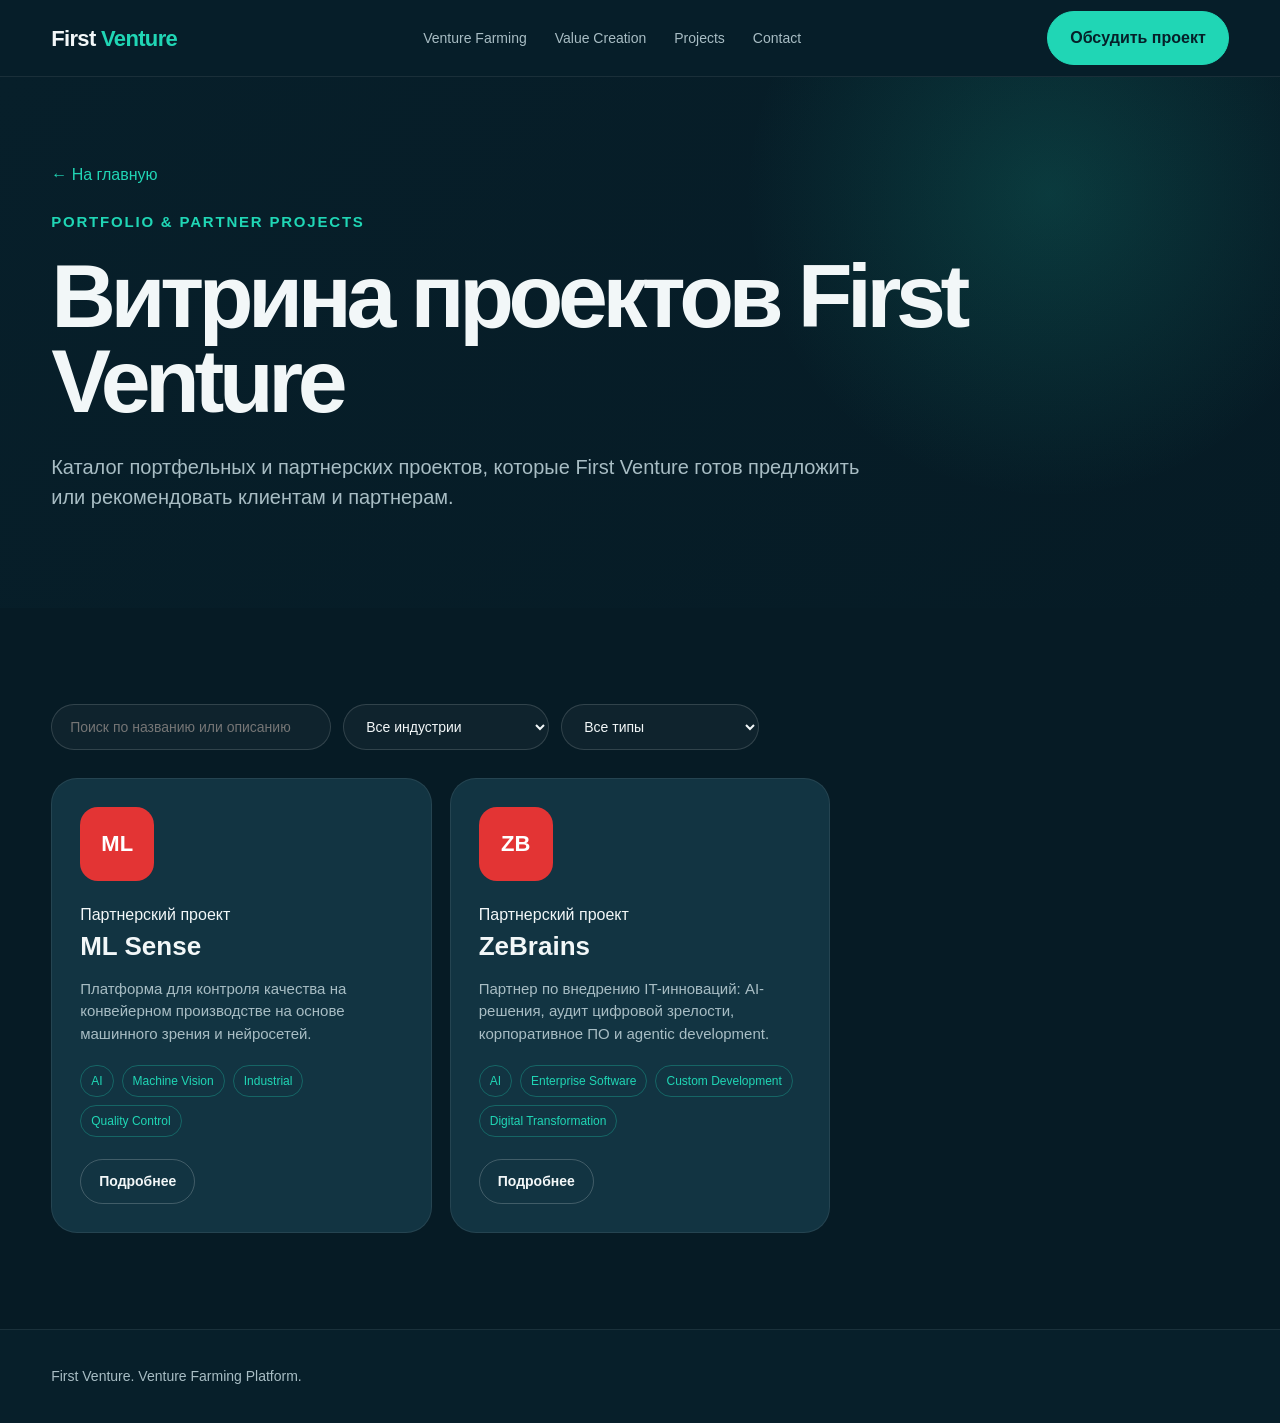
==== projects.html @ 0007a48a "11_09.07.2026" ====
<!DOCTYPE html><html lang="ru"><head><meta charset="UTF-8"/><meta name="viewport" content="width=device-width, initial-scale=1.0"/><title>Проекты — First Venture</title><link rel="stylesheet" href="assets/css/styles.css"/></head><body>
<header><div class="container nav"><a class="logo" href="index.html">First <span>Venture</span></a><nav class="menu"><a href="index.html#model">Venture Farming</a><a href="index.html#value">Value Creation</a><a href="projects.html">Projects</a><a href="index.html#contact">Contact</a></nav><a href="index.html#contact" class="btn">Обсудить проект</a></div></header>
<main class="projects-page"><section class="page-hero"><div class="container"><a href="index.html" class="back-link">← На главную</a><div class="eyebrow">Portfolio & Partner Projects</div><h1>Витрина проектов First Venture</h1><p class="section-lead">Каталог портфельных и партнерских проектов, которые First Venture готов предложить или рекомендовать клиентам и партнерам.</p></div></section><section><div class="container"><div class="filters"><input class="search" id="search" placeholder="Поиск по названию или описанию"/><select class="filter" id="industry"><option value="all">Все индустрии</option></select><select class="filter" id="status"><option value="all">Все типы</option><option value="partner">Партнер</option><option value="portfolio">Портфельный проект</option></select></div><div class="project-grid" id="grid"></div></div></section></main>
<footer><div class="container">First Venture. Venture Farming Platform.</div></footer>
<script src="assets/js/project-manifest.js"></script><script src="assets/js/catalog.js"></script>
</body></html>
---- assets/css/styles.css ----
:root{--bg:#071f2a;--bg2:#0b2b38;--card:#123442;--text:#f2f7f8;--muted:#a8bdc4;--accent:#20d6b5}
*{box-sizing:border-box}html{scroll-behavior:smooth}body{margin:0;font-family:Inter,Arial,sans-serif;background:var(--bg);color:var(--text);line-height:1.5}
a{color:inherit;text-decoration:none}.container{width:min(1180px,92%);margin:0 auto}
header{position:sticky;top:0;z-index:10;background:rgba(7,31,42,.9);backdrop-filter:blur(12px);border-bottom:1px solid rgba(255,255,255,.08)}
.nav{height:76px;display:flex;align-items:center;justify-content:space-between}.logo{font-size:22px;font-weight:700;letter-spacing:-.03em}.logo span{color:var(--accent)}
.menu{display:flex;gap:28px;font-size:14px;color:var(--muted)}.menu a:hover{color:var(--text)}
.btn{display:inline-flex;align-items:center;justify-content:center;padding:14px 22px;border-radius:999px;font-weight:600;border:1px solid var(--accent);background:var(--accent);color:#062029;cursor:pointer;transition:.2s ease}
.btn:hover{transform:translateY(-2px);box-shadow:0 10px 30px rgba(32,214,181,.25)}.btn.secondary{background:transparent;color:var(--text);border-color:rgba(255,255,255,.2)}.btn.small{padding:11px 18px;font-size:14px}
section{padding:96px 0}.hero{min-height:760px;display:flex;align-items:center;background:radial-gradient(circle at 75% 30%,rgba(32,214,181,.18),transparent 28%),radial-gradient(circle at 20% 75%,rgba(111,240,209,.12),transparent 30%),linear-gradient(135deg,#071f2a 0%,#0b2b38 100%);overflow:hidden}
.hero-grid{display:grid;grid-template-columns:1.1fr .9fr;gap:64px;align-items:center}.eyebrow{color:var(--accent);font-size:15px;font-weight:700;text-transform:uppercase;letter-spacing:.12em;margin-bottom:20px}
h1{font-size:clamp(48px,7vw,92px);line-height:.95;margin:0 0 28px;letter-spacing:-.06em}.hero p{font-size:22px;color:var(--muted);max-width:680px;margin:0 0 36px}.hero-actions{display:flex;gap:16px;flex-wrap:wrap}
.visual{position:relative;height:480px;border-radius:40px;background:linear-gradient(160deg,rgba(32,214,181,.22),rgba(255,255,255,.04));border:1px solid rgba(255,255,255,.12);overflow:hidden}.orb{position:absolute;border-radius:999px;background:linear-gradient(135deg,var(--accent),#a7ffe9)}.orb.one{width:170px;height:170px;top:55px;right:70px}.orb.two{width:88px;height:88px;left:70px;bottom:80px;opacity:.75}.orb.three{width:44px;height:44px;left:160px;top:110px;opacity:.9}.bar{position:absolute;height:58px;width:310px;border-radius:999px;background:linear-gradient(90deg,var(--accent),rgba(111,240,209,.45));transform:rotate(-42deg);left:80px;top:210px}
.section-title{font-size:clamp(34px,5vw,58px);line-height:1;letter-spacing:-.05em;margin:0 0 24px}.section-lead{font-size:20px;color:var(--muted);max-width:820px;margin-bottom:48px}
.cards,.stats,.project-grid{display:grid;gap:18px}.cards{grid-template-columns:repeat(4,1fr)}.card,.catalog-card,.compare-box,.stat,.detail-box,.info-card{background:var(--card);border:1px solid rgba(255,255,255,.08);border-radius:24px}.card{padding:28px;min-height:190px}.card h3,.step h3{margin:0 0 12px;font-size:22px;letter-spacing:-.03em}.card p,.catalog-card p{color:var(--muted);margin:0;font-size:15px}
.split{display:grid;grid-template-columns:.9fr 1.1fr;gap:48px;align-items:start}.steps{display:grid;gap:14px}.step{display:grid;grid-template-columns:56px 1fr;gap:18px;align-items:start;padding:22px;background:rgba(255,255,255,.04);border:1px solid rgba(255,255,255,.08);border-radius:20px}.num{width:44px;height:44px;border-radius:50%;background:var(--accent);color:#062029;display:flex;align-items:center;justify-content:center;font-weight:800}.step p{margin:0;color:var(--muted)}
.compare{display:grid;grid-template-columns:1fr 1fr;gap:24px}.compare-box{padding:34px;border-radius:28px}.compare-box h3{margin-top:0;font-size:28px}.compare-box ul{padding-left:20px;color:var(--muted)}.compare-box.highlight{border-color:var(--accent);box-shadow:0 0 40px rgba(32,214,181,.08)}
.stats{grid-template-columns:repeat(4,1fr)}.stat{padding:32px}.stat strong{display:block;font-size:46px;color:var(--accent);letter-spacing:-.05em;margin-bottom:8px}.stat span{color:var(--muted)}
.page-hero{padding:86px 0 48px;background:radial-gradient(circle at 82% 22%,rgba(32,214,181,.16),transparent 27%),linear-gradient(135deg,#071f2a 0%,#061b25 100%)}.projects-page{background:#061b25;min-height:calc(100vh - 76px)}
.filters{display:flex;gap:12px;flex-wrap:wrap;margin-bottom:28px}.filter,.search{border:1px solid rgba(255,255,255,.14);background:rgba(255,255,255,.04);color:var(--text);border-radius:999px;padding:13px 18px;font-size:14px}.search{min-width:280px}
.project-grid{grid-template-columns:repeat(3,1fr)}.catalog-card{padding:28px;border-radius:26px}.catalog-logo,.project-logo-big{background:#e33434;color:white;font-weight:800;display:flex;align-items:center;justify-content:center}.catalog-logo{width:74px;height:74px;border-radius:18px;margin-bottom:22px;font-size:22px}.catalog-card h3{font-size:26px;margin:0 0 12px}.catalog-card p{margin:0 0 20px}.tags{display:flex;gap:8px;flex-wrap:wrap;margin-bottom:22px}.tags span{font-size:12px;color:var(--accent);border:1px solid rgba(32,214,181,.3);padding:6px 10px;border-radius:999px}
.project-hero{padding:86px 0 64px;background:linear-gradient(135deg,#071f2a,#0b2b38)}.project-hero-grid{display:grid;grid-template-columns:1fr .75fr;gap:56px;align-items:center}.project-logo-big{width:116px;height:116px;border-radius:28px;font-size:40px;margin-bottom:26px}.info-card{padding:30px;background:rgba(255,255,255,.05)}.info-card h3{margin:0 0 16px;font-size:26px}.info-card p,.info-card li{color:var(--muted)}.detail-grid{display:grid;grid-template-columns:repeat(2,1fr);gap:20px}.detail-box{padding:26px;border-radius:24px;background:rgba(255,255,255,.04)}.detail-box h4{margin:0 0 8px;color:var(--accent)}.detail-box p,.detail-box li{color:var(--muted)}.back-link{color:var(--accent);display:inline-block;margin-bottom:24px}
.cta{text-align:center;background:radial-gradient(circle at 50% 0%,rgba(32,214,181,.20),transparent 36%),var(--bg2);border-top:1px solid rgba(255,255,255,.08)}.cta h2{font-size:clamp(42px,6vw,74px);line-height:1;margin:0 0 24px;letter-spacing:-.06em}.cta p{max-width:680px;margin:0 auto 36px;color:var(--muted);font-size:20px}
footer{padding:36px 0;border-top:1px solid rgba(255,255,255,.08);color:var(--muted);font-size:14px}
@media(max-width:900px){.menu{display:none}.hero-grid,.split,.compare,.detail-grid,.project-hero-grid{grid-template-columns:1fr}.cards,.stats,.project-grid{grid-template-columns:1fr}.visual{height:340px}section{padding:72px 0}}
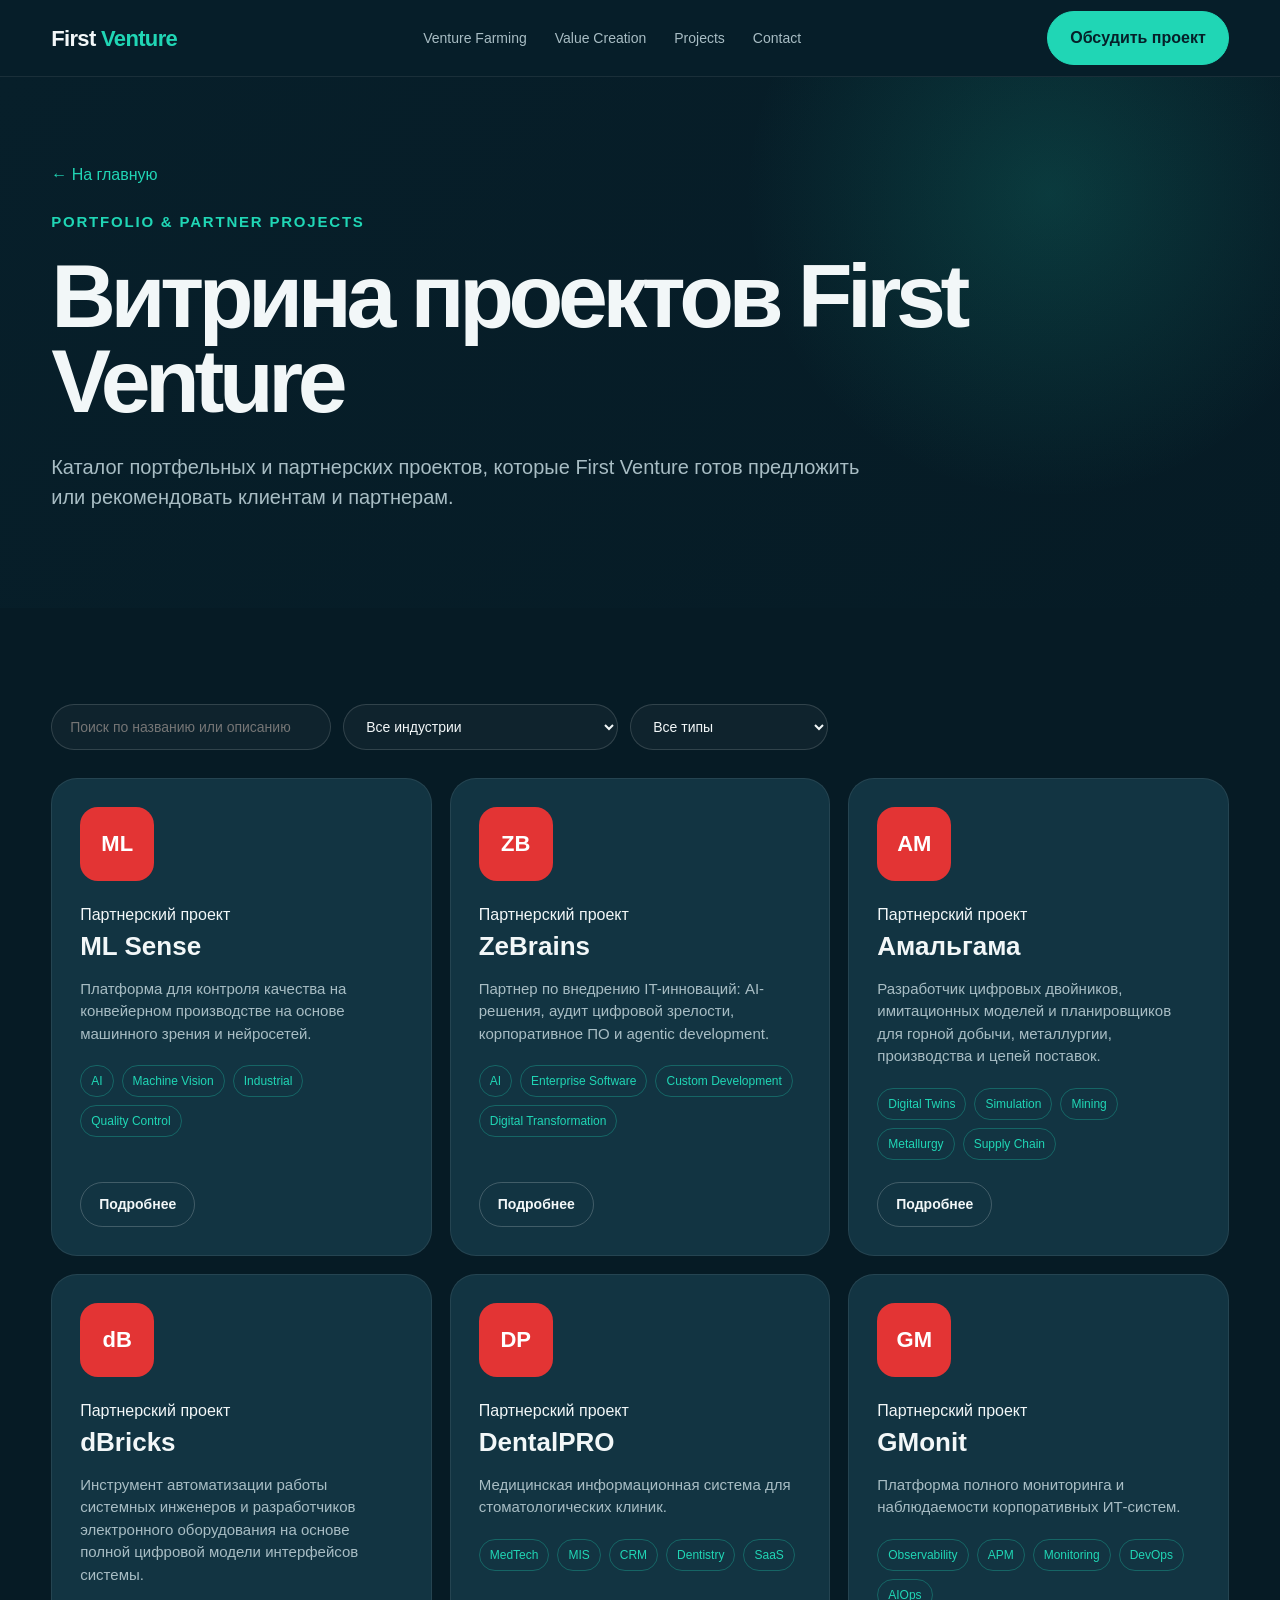
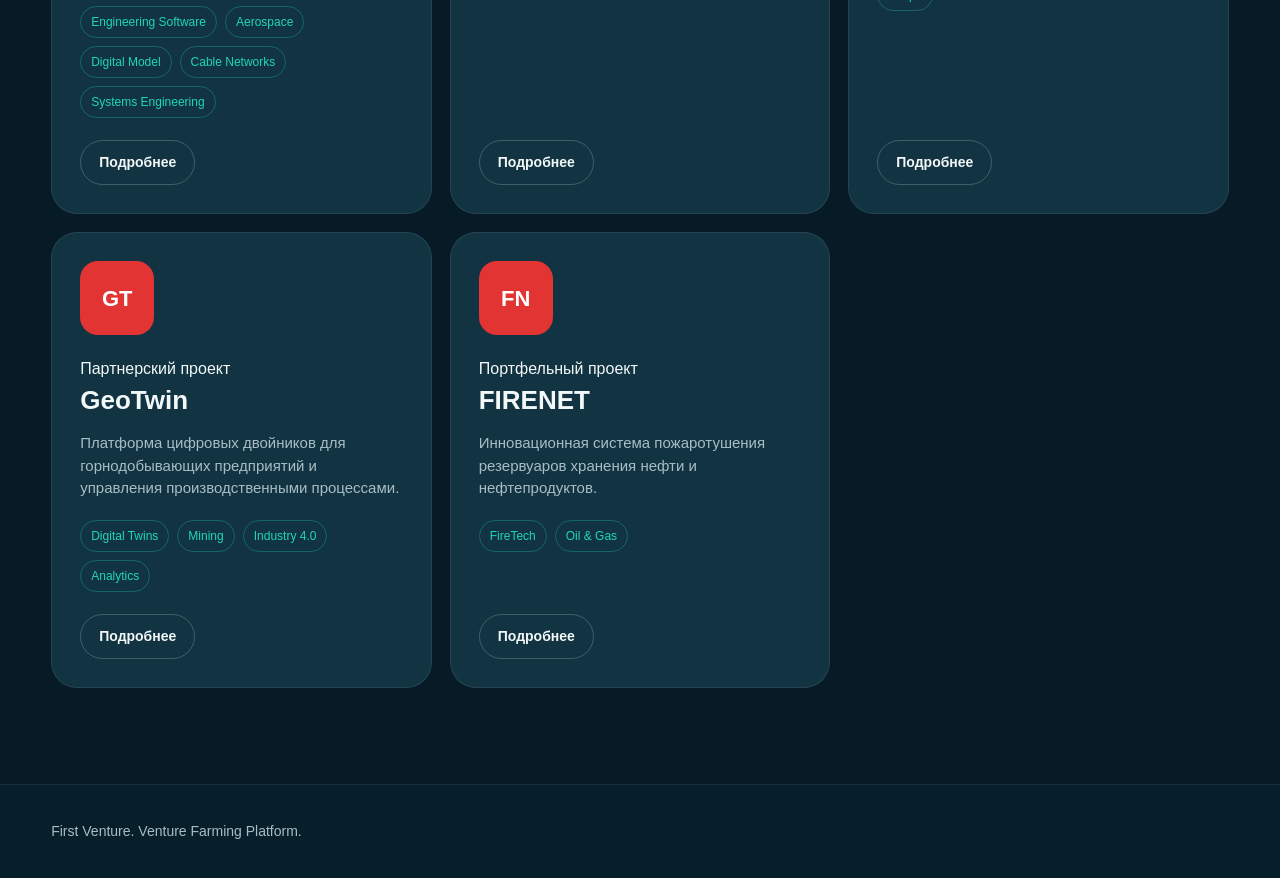
==== commit 38b7bc3f: "Add files via upload" ====
--- a/projects.html
+++ b/projects.html
@@ -1,6 +1 @@
-<!DOCTYPE html><html lang="ru"><head><meta charset="UTF-8"/><meta name="viewport" content="width=device-width, initial-scale=1.0"/><title>Проекты — First Venture</title><link rel="stylesheet" href="assets/css/styles.css"/></head><body>
-<header><div class="container nav"><a class="logo" href="index.html">First <span>Venture</span></a><nav class="menu"><a href="index.html#model">Venture Farming</a><a href="index.html#value">Value Creation</a><a href="projects.html">Projects</a><a href="index.html#contact">Contact</a></nav><a href="index.html#contact" class="btn">Обсудить проект</a></div></header>
-<main class="projects-page"><section class="page-hero"><div class="container"><a href="index.html" class="back-link">← На главную</a><div class="eyebrow">Portfolio & Partner Projects</div><h1>Витрина проектов First Venture</h1><p class="section-lead">Каталог портфельных и партнерских проектов, которые First Venture готов предложить или рекомендовать клиентам и партнерам.</p></div></section><section><div class="container"><div class="filters"><input class="search" id="search" placeholder="Поиск по названию или описанию"/><select class="filter" id="industry"><option value="all">Все индустрии</option></select><select class="filter" id="status"><option value="all">Все типы</option><option value="partner">Партнер</option><option value="portfolio">Портфельный проект</option></select></div><div class="project-grid" id="grid"></div></div></section></main>
-<footer><div class="container">First Venture. Venture Farming Platform.</div></footer>
-<script src="assets/js/project-manifest.js"></script><script src="assets/js/catalog.js"></script>
-</body></html>+<!DOCTYPE html><html lang="ru"><head><meta charset="UTF-8"/><meta name="viewport" content="width=device-width, initial-scale=1.0"/><title>Проекты — First Venture</title><link rel="stylesheet" href="assets/css/styles.css"/></head><body><header><div class="container nav"><a class="logo" href="index.html">First <span>Venture</span></a><nav class="menu"><a href="index.html#model">Venture Farming</a><a href="index.html#value">Value Creation</a><a href="projects.html">Projects</a><a href="index.html#contact">Contact</a></nav><a href="index.html#contact" class="btn">Обсудить проект</a></div></header><main class="projects-page"><section class="page-hero"><div class="container"><a href="index.html" class="back-link">← На главную</a><div class="eyebrow">Portfolio & Partner Projects</div><h1>Витрина проектов First Venture</h1><p class="section-lead">Каталог портфельных и партнерских проектов, которые First Venture готов предложить или рекомендовать клиентам и партнерам.</p></div></section><section><div class="container"><div class="filters"><input class="search" id="search" placeholder="Поиск по названию или описанию"/><select class="filter" id="industry"><option value="all">Все индустрии</option></select><select class="filter" id="status"><option value="all">Все типы</option><option value="partner">Партнер</option><option value="portfolio">Портфельный проект</option></select></div><div class="project-grid" id="grid"></div></div></section></main><footer><div class="container">First Venture. Venture Farming Platform.</div></footer><script src="assets/js/project-manifest.js"></script><script src="assets/js/catalog.js"></script></body></html>
--- a/assets/css/styles.css
+++ b/assets/css/styles.css
@@ -1,24 +1,13 @@
+
 :root{--bg:#071f2a;--bg2:#0b2b38;--card:#123442;--text:#f2f7f8;--muted:#a8bdc4;--accent:#20d6b5}
 *{box-sizing:border-box}html{scroll-behavior:smooth}body{margin:0;font-family:Inter,Arial,sans-serif;background:var(--bg);color:var(--text);line-height:1.5}
-a{color:inherit;text-decoration:none}.container{width:min(1180px,92%);margin:0 auto}
-header{position:sticky;top:0;z-index:10;background:rgba(7,31,42,.9);backdrop-filter:blur(12px);border-bottom:1px solid rgba(255,255,255,.08)}
-.nav{height:76px;display:flex;align-items:center;justify-content:space-between}.logo{font-size:22px;font-weight:700;letter-spacing:-.03em}.logo span{color:var(--accent)}
-.menu{display:flex;gap:28px;font-size:14px;color:var(--muted)}.menu a:hover{color:var(--text)}
-.btn{display:inline-flex;align-items:center;justify-content:center;padding:14px 22px;border-radius:999px;font-weight:600;border:1px solid var(--accent);background:var(--accent);color:#062029;cursor:pointer;transition:.2s ease}
-.btn:hover{transform:translateY(-2px);box-shadow:0 10px 30px rgba(32,214,181,.25)}.btn.secondary{background:transparent;color:var(--text);border-color:rgba(255,255,255,.2)}.btn.small{padding:11px 18px;font-size:14px}
-section{padding:96px 0}.hero{min-height:760px;display:flex;align-items:center;background:radial-gradient(circle at 75% 30%,rgba(32,214,181,.18),transparent 28%),radial-gradient(circle at 20% 75%,rgba(111,240,209,.12),transparent 30%),linear-gradient(135deg,#071f2a 0%,#0b2b38 100%);overflow:hidden}
-.hero-grid{display:grid;grid-template-columns:1.1fr .9fr;gap:64px;align-items:center}.eyebrow{color:var(--accent);font-size:15px;font-weight:700;text-transform:uppercase;letter-spacing:.12em;margin-bottom:20px}
-h1{font-size:clamp(48px,7vw,92px);line-height:.95;margin:0 0 28px;letter-spacing:-.06em}.hero p{font-size:22px;color:var(--muted);max-width:680px;margin:0 0 36px}.hero-actions{display:flex;gap:16px;flex-wrap:wrap}
-.visual{position:relative;height:480px;border-radius:40px;background:linear-gradient(160deg,rgba(32,214,181,.22),rgba(255,255,255,.04));border:1px solid rgba(255,255,255,.12);overflow:hidden}.orb{position:absolute;border-radius:999px;background:linear-gradient(135deg,var(--accent),#a7ffe9)}.orb.one{width:170px;height:170px;top:55px;right:70px}.orb.two{width:88px;height:88px;left:70px;bottom:80px;opacity:.75}.orb.three{width:44px;height:44px;left:160px;top:110px;opacity:.9}.bar{position:absolute;height:58px;width:310px;border-radius:999px;background:linear-gradient(90deg,var(--accent),rgba(111,240,209,.45));transform:rotate(-42deg);left:80px;top:210px}
-.section-title{font-size:clamp(34px,5vw,58px);line-height:1;letter-spacing:-.05em;margin:0 0 24px}.section-lead{font-size:20px;color:var(--muted);max-width:820px;margin-bottom:48px}
-.cards,.stats,.project-grid{display:grid;gap:18px}.cards{grid-template-columns:repeat(4,1fr)}.card,.catalog-card,.compare-box,.stat,.detail-box,.info-card{background:var(--card);border:1px solid rgba(255,255,255,.08);border-radius:24px}.card{padding:28px;min-height:190px}.card h3,.step h3{margin:0 0 12px;font-size:22px;letter-spacing:-.03em}.card p,.catalog-card p{color:var(--muted);margin:0;font-size:15px}
-.split{display:grid;grid-template-columns:.9fr 1.1fr;gap:48px;align-items:start}.steps{display:grid;gap:14px}.step{display:grid;grid-template-columns:56px 1fr;gap:18px;align-items:start;padding:22px;background:rgba(255,255,255,.04);border:1px solid rgba(255,255,255,.08);border-radius:20px}.num{width:44px;height:44px;border-radius:50%;background:var(--accent);color:#062029;display:flex;align-items:center;justify-content:center;font-weight:800}.step p{margin:0;color:var(--muted)}
-.compare{display:grid;grid-template-columns:1fr 1fr;gap:24px}.compare-box{padding:34px;border-radius:28px}.compare-box h3{margin-top:0;font-size:28px}.compare-box ul{padding-left:20px;color:var(--muted)}.compare-box.highlight{border-color:var(--accent);box-shadow:0 0 40px rgba(32,214,181,.08)}
-.stats{grid-template-columns:repeat(4,1fr)}.stat{padding:32px}.stat strong{display:block;font-size:46px;color:var(--accent);letter-spacing:-.05em;margin-bottom:8px}.stat span{color:var(--muted)}
-.page-hero{padding:86px 0 48px;background:radial-gradient(circle at 82% 22%,rgba(32,214,181,.16),transparent 27%),linear-gradient(135deg,#071f2a 0%,#061b25 100%)}.projects-page{background:#061b25;min-height:calc(100vh - 76px)}
-.filters{display:flex;gap:12px;flex-wrap:wrap;margin-bottom:28px}.filter,.search{border:1px solid rgba(255,255,255,.14);background:rgba(255,255,255,.04);color:var(--text);border-radius:999px;padding:13px 18px;font-size:14px}.search{min-width:280px}
-.project-grid{grid-template-columns:repeat(3,1fr)}.catalog-card{padding:28px;border-radius:26px}.catalog-logo,.project-logo-big{background:#e33434;color:white;font-weight:800;display:flex;align-items:center;justify-content:center}.catalog-logo{width:74px;height:74px;border-radius:18px;margin-bottom:22px;font-size:22px}.catalog-card h3{font-size:26px;margin:0 0 12px}.catalog-card p{margin:0 0 20px}.tags{display:flex;gap:8px;flex-wrap:wrap;margin-bottom:22px}.tags span{font-size:12px;color:var(--accent);border:1px solid rgba(32,214,181,.3);padding:6px 10px;border-radius:999px}
-.project-hero{padding:86px 0 64px;background:linear-gradient(135deg,#071f2a,#0b2b38)}.project-hero-grid{display:grid;grid-template-columns:1fr .75fr;gap:56px;align-items:center}.project-logo-big{width:116px;height:116px;border-radius:28px;font-size:40px;margin-bottom:26px}.info-card{padding:30px;background:rgba(255,255,255,.05)}.info-card h3{margin:0 0 16px;font-size:26px}.info-card p,.info-card li{color:var(--muted)}.detail-grid{display:grid;grid-template-columns:repeat(2,1fr);gap:20px}.detail-box{padding:26px;border-radius:24px;background:rgba(255,255,255,.04)}.detail-box h4{margin:0 0 8px;color:var(--accent)}.detail-box p,.detail-box li{color:var(--muted)}.back-link{color:var(--accent);display:inline-block;margin-bottom:24px}
-.cta{text-align:center;background:radial-gradient(circle at 50% 0%,rgba(32,214,181,.20),transparent 36%),var(--bg2);border-top:1px solid rgba(255,255,255,.08)}.cta h2{font-size:clamp(42px,6vw,74px);line-height:1;margin:0 0 24px;letter-spacing:-.06em}.cta p{max-width:680px;margin:0 auto 36px;color:var(--muted);font-size:20px}
-footer{padding:36px 0;border-top:1px solid rgba(255,255,255,.08);color:var(--muted);font-size:14px}
-@media(max-width:900px){.menu{display:none}.hero-grid,.split,.compare,.detail-grid,.project-hero-grid{grid-template-columns:1fr}.cards,.stats,.project-grid{grid-template-columns:1fr}.visual{height:340px}section{padding:72px 0}}+a{color:inherit;text-decoration:none}.container{width:min(1180px,92%);margin:0 auto}header{position:sticky;top:0;z-index:10;background:rgba(7,31,42,.9);backdrop-filter:blur(12px);border-bottom:1px solid rgba(255,255,255,.08)}
+.nav{height:76px;display:flex;align-items:center;justify-content:space-between}.logo{font-size:22px;font-weight:700;letter-spacing:-.03em}.logo span{color:var(--accent)}.menu{display:flex;gap:28px;font-size:14px;color:var(--muted)}.menu a:hover{color:var(--text)}
+.btn{display:inline-flex;align-items:center;justify-content:center;padding:14px 22px;border-radius:999px;font-weight:600;border:1px solid var(--accent);background:var(--accent);color:#062029;cursor:pointer;transition:.2s ease}.btn:hover{transform:translateY(-2px);box-shadow:0 10px 30px rgba(32,214,181,.25)}.btn.secondary{background:transparent;color:var(--text);border-color:rgba(255,255,255,.2)}.btn.small{padding:11px 18px;font-size:14px}
+section{padding:96px 0}.hero{min-height:760px;display:flex;align-items:center;background:radial-gradient(circle at 75% 30%,rgba(32,214,181,.18),transparent 28%),radial-gradient(circle at 20% 75%,rgba(111,240,209,.12),transparent 30%),linear-gradient(135deg,#071f2a 0%,#0b2b38 100%);overflow:hidden}.hero-grid{display:grid;grid-template-columns:1.1fr .9fr;gap:64px;align-items:center}.eyebrow{color:var(--accent);font-size:15px;font-weight:700;text-transform:uppercase;letter-spacing:.12em;margin-bottom:20px}h1{font-size:clamp(48px,7vw,92px);line-height:.95;margin:0 0 28px;letter-spacing:-.06em}.hero p{font-size:22px;color:var(--muted);max-width:680px;margin:0 0 36px}.hero-actions{display:flex;gap:16px;flex-wrap:wrap}.visual{position:relative;height:480px;border-radius:40px;background:linear-gradient(160deg,rgba(32,214,181,.22),rgba(255,255,255,.04));border:1px solid rgba(255,255,255,.12);overflow:hidden}.orb{position:absolute;border-radius:999px;background:linear-gradient(135deg,var(--accent),#a7ffe9)}.orb.one{width:170px;height:170px;top:55px;right:70px}.orb.two{width:88px;height:88px;left:70px;bottom:80px;opacity:.75}.orb.three{width:44px;height:44px;left:160px;top:110px;opacity:.9}.bar{position:absolute;height:58px;width:310px;border-radius:999px;background:linear-gradient(90deg,var(--accent),rgba(111,240,209,.45));transform:rotate(-42deg);left:80px;top:210px}.section-title{font-size:clamp(34px,5vw,58px);line-height:1;letter-spacing:-.05em;margin:0 0 24px}.section-lead{font-size:20px;color:var(--muted);max-width:820px;margin-bottom:48px}.cards,.stats,.project-grid{display:grid;gap:18px}.cards{grid-template-columns:repeat(4,1fr)}.card,.catalog-card,.compare-box,.stat,.detail-box,.info-card{background:var(--card);border:1px solid rgba(255,255,255,.08);border-radius:24px}.card{padding:28px;min-height:190px}.card h3,.step h3{margin:0 0 12px;font-size:22px;letter-spacing:-.03em}.card p,.catalog-card p{color:var(--muted);margin:0;font-size:15px}.split{display:grid;grid-template-columns:.9fr 1.1fr;gap:48px;align-items:start}.steps{display:grid;gap:14px}.step{display:grid;grid-template-columns:56px 1fr;gap:18px;align-items:start;padding:22px;background:rgba(255,255,255,.04);border:1px solid rgba(255,255,255,.08);border-radius:20px}.num{width:44px;height:44px;border-radius:50%;background:var(--accent);color:#062029;display:flex;align-items:center;justify-content:center;font-weight:800}.step p{margin:0;color:var(--muted)}.compare{display:grid;grid-template-columns:1fr 1fr;gap:24px}.compare-box{padding:34px;border-radius:28px}.compare-box h3{margin-top:0;font-size:28px}.compare-box ul{padding-left:20px;color:var(--muted)}.compare-box.highlight{border-color:var(--accent);box-shadow:0 0 40px rgba(32,214,181,.08)}.stats{grid-template-columns:repeat(4,1fr)}.stat{padding:32px}.stat strong{display:block;font-size:46px;color:var(--accent);letter-spacing:-.05em;margin-bottom:8px}.stat span{color:var(--muted)}.page-hero{padding:86px 0 48px;background:radial-gradient(circle at 82% 22%,rgba(32,214,181,.16),transparent 27%),linear-gradient(135deg,#071f2a 0%,#061b25 100%)}.projects-page{background:#061b25;min-height:calc(100vh - 76px)}.filters{display:flex;gap:12px;flex-wrap:wrap;margin-bottom:28px}.filter,.search{border:1px solid rgba(255,255,255,.14);background:rgba(255,255,255,.04);color:var(--text);border-radius:999px;padding:13px 18px;font-size:14px}.search{min-width:280px}.project-grid{grid-template-columns:repeat(3,1fr)}.catalog-card{padding:28px;border-radius:26px}.catalog-logo,.project-logo-big{background:#e33434;color:white;font-weight:800;display:flex;align-items:center;justify-content:center}.catalog-logo{width:74px;height:74px;border-radius:18px;margin-bottom:22px;font-size:22px}.catalog-card h3{font-size:26px;margin:0 0 12px}.catalog-card p{margin:0 0 20px}.tags{display:flex;gap:8px;flex-wrap:wrap;margin-bottom:22px}.tags span{font-size:12px;color:var(--accent);border:1px solid rgba(32,214,181,.3);padding:6px 10px;border-radius:999px}.project-hero{padding:86px 0 64px;background:linear-gradient(135deg,#071f2a,#0b2b38)}.project-hero-grid{display:grid;grid-template-columns:1fr .75fr;gap:56px;align-items:center}.project-logo-big{width:116px;height:116px;border-radius:28px;font-size:40px;margin-bottom:26px}.info-card{padding:30px;background:rgba(255,255,255,.05)}.info-card h3{margin:0 0 16px;font-size:26px}.info-card p,.info-card li{color:var(--muted)}.detail-grid{display:grid;grid-template-columns:repeat(2,1fr);gap:20px}.detail-box{padding:26px;border-radius:24px;background:rgba(255,255,255,.04)}.detail-box h4{margin:0 0 8px;color:var(--accent)}.detail-box p,.detail-box li{color:var(--muted)}.back-link{color:var(--accent);display:inline-block;margin-bottom:24px}.cta{text-align:center;background:radial-gradient(circle at 50% 0%,rgba(32,214,181,.20),transparent 36%),var(--bg2);border-top:1px solid rgba(255,255,255,.08)}.cta h2{font-size:clamp(42px,6vw,74px);line-height:1;margin:0 0 24px;letter-spacing:-.06em}.cta p{max-width:680px;margin:0 auto 36px;color:var(--muted);font-size:20px}footer{padding:36px 0;border-top:1px solid rgba(255,255,255,.08);color:var(--muted);font-size:14px}@media(max-width:900px){.menu{display:none}.hero-grid,.split,.compare,.detail-grid,.project-hero-grid{grid-template-columns:1fr}.cards,.stats,.project-grid{grid-template-columns:1fr}.visual{height:340px}section{padding:72px 0}}
+
+/* Equal-height project cards */
+.project-grid{align-items:stretch}
+.catalog-card{display:flex;flex-direction:column;height:100%}
+.catalog-card .tags{margin-bottom:22px}
+.catalog-card .btn{margin-top:auto;align-self:flex-start}
